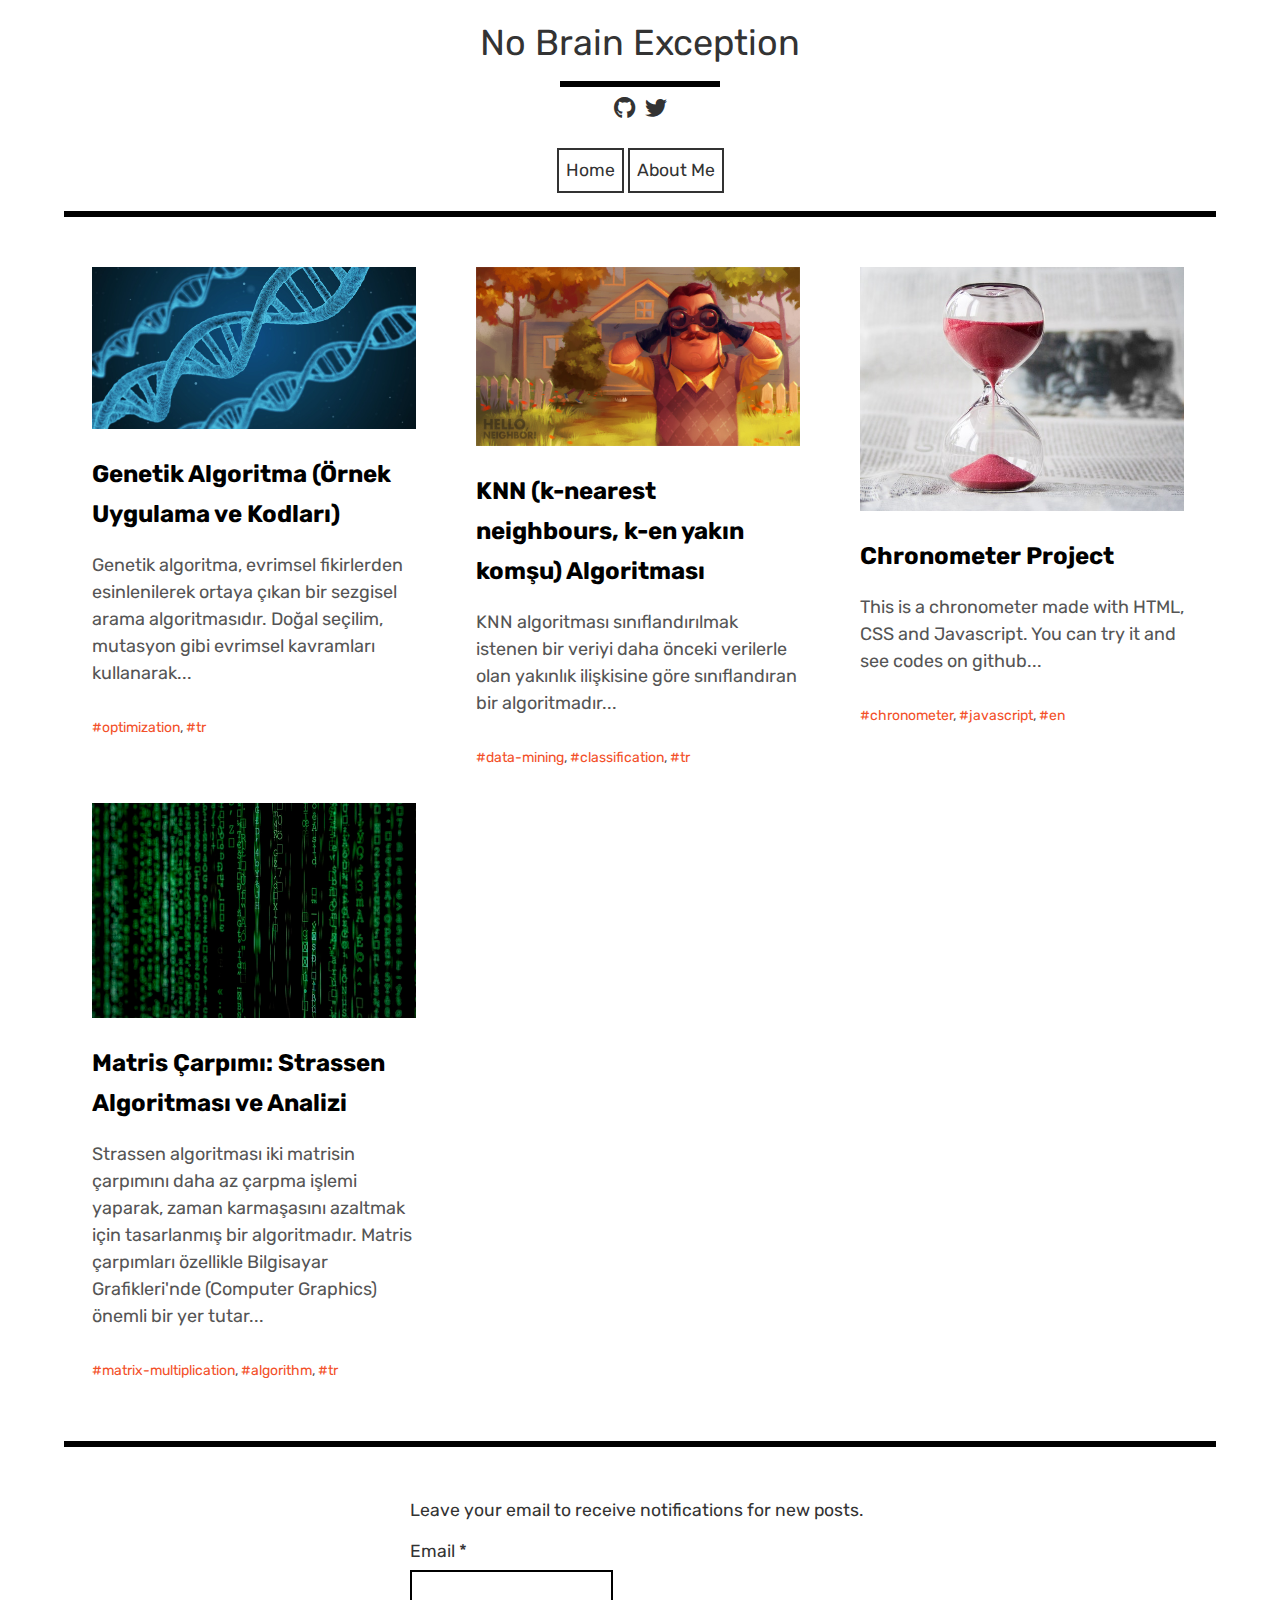
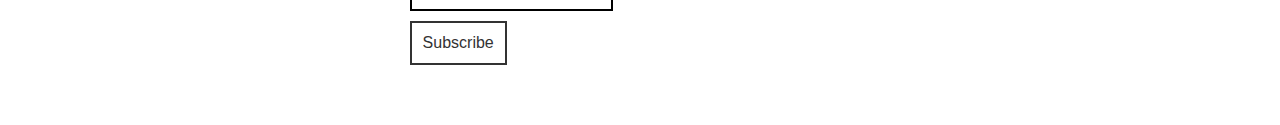
==== index.html @ 4560f15a "Uploaded files" ====
<!DOCTYPE html>
<html lang="en-US">
  <head>
    <!-- Global site tag (gtag.js) - Google Analytics -->
    <script async src="https://www.googletagmanager.com/gtag/js?id=UA-121904692-1"></script>
    <script>
      window.dataLayer = window.dataLayer || [];
      function gtag(){dataLayer.push(arguments);}
      gtag('js', new Date());
      gtag('config', 'UA-121904692-1');
    </script>

    <meta charset="utf-8">
    <meta name="viewport" content="width=device-width, initial-scale=1">
    <title>No Brain Exception</title>
    <meta name="description" content="Welcome to No Brain Exception. Purpose of
      this site is creating nice resources for software world.">
    <link rel="stylesheet" href="https://fonts.googleapis.com/css?family=Rubik:400">
    <link rel="stylesheet" href="/libraries/font-awesome/css/all.min.css">
    <link rel="stylesheet" href="/css/style.css">
  </head>
  <body>
    <!-- main header start -->
    <header id="main-header">
      <div class="site-header">
        <h1 class="site-title">
          <a href="/" class="header-link">No Brain Exception</a>
        </h1>
        <div class="site-header-line"></div>
      </div>
    </header>
    <!-- main header end -->

    <!-- navigation and social links start -->
    <section id="navigation">
      <div class="social-links">
        <ul>
          <li>
            <a href="https://github.com/mlhtnc" class="header-link"><i class="fab fa-github"></i></a>
          </li>
          <li>
            <a href="https://twitter.com/mlhtncc" class="header-link"><i class="fab fa-twitter"></i></a>
          </li>
        </ul>
      </div>
      <nav class="site-navigation">
        <div class="list-wrapper">
          <ul>
            <li>
              <a href="/" class="btn">Home</a>
            </li>
            <li>
              <a href="/about-me.html" class="btn">About Me</a>
            </li>
          </ul>
        </div>
      </nav>
    </section>
    <!-- navigation and social links end -->

    <!-- posts section start -->
    <section>
      <div id="card-container">
        <article class="card">
          <div class="post-card-image">
            <a href="/genetic-algorithm.html">
              <img src="/images/dna-1811955_1280.jpg" alt="">
            </a>
          </div>
          <header class="post-card-header">
            <h1>
              <a href="/genetic-algorithm.html" class="post-header-link">
                Genetik Algoritma (Örnek Uygulama ve Kodları)
              </a>
            </h1>
          </header>
          <div class="post-card-content">
            <p>
              Genetik algoritma, evrimsel fikirlerden esinlenilerek ortaya çıkan
              bir sezgisel arama algoritmasıdır. Doğal seçilim,
              mutasyon gibi evrimsel kavramları kullanarak...
            </p>
          </div>
          <div class="post-card-meta">
            <a href="/genetic-algorithm.html" class="tag-link">#optimization</a>,
            <a href="/genetic-algorithm.html" class="tag-link">#tr</a>
          </div>
        </article>
        <article class="card">
          <div class="post-card-image">
            <a href="/knn-algorithm.html">
              <img src="/images/hello_neighbor_934x517.jpg" alt="">
            </a>
          </div>
          <header class="post-card-header">
            <h1>
              <a href="/knn-algorithm.html" class="post-header-link">
                KNN (k-nearest neighbours, k-en yakın komşu) Algoritması
              </a>
            </h1>
          </header>
          <div class="post-card-content">
            <p>
              KNN algoritması sınıflandırılmak istenen bir veriyi daha önceki verilerle olan
              yakınlık ilişkisine göre sınıflandıran bir algoritmadır...
            </p>
          </div>
          <div class="post-card-meta">
            <a href="/knn-algorithm.html" class="tag-link">#data-mining</a>,
            <a href="/knn-algorithm.html" class="tag-link">#classification</a>,
            <a href="/knn-algorithm.html" class="tag-link">#tr</a>
          </div>
        </article>
        <article class="card">
          <div class="post-card-image">
            <a href="/chronometer.html">
              <img src="/images/hourglass-time-hours-sand-39396.jpeg" alt="">
            </a>
          </div>
          <header class="post-card-header">
            <h1>
              <a href="/chronometer.html" class="post-header-link">
                Chronometer Project
              </a>
            </h1>
          </header>
          <div class="post-card-content">
            <p>
              This is a chronometer made with HTML, CSS and Javascript.
              You can try it and see codes on github...
            </p>
          </div>
          <div class="post-card-meta">
            <a href="/chronometer.html" class="tag-link">#chronometer</a>,
            <a href="/chronometer.html" class="tag-link">#javascript</a>,
            <a href="/chronometer.html" class="tag-link">#en</a>
          </div>
        </article>
        <article class="card">
          <div class="post-card-image">
            <a href="/strassen-algorithm.html">
              <img src="/images/pexels-photo-1089438.jpeg" alt="">
            </a>
          </div>
          <header class="post-card-header">
            <h1>
              <a href="/strassen-algorithm.html" class="post-header-link">
                Matris Çarpımı: Strassen Algoritması ve Analizi
              </a>
            </h1>
          </header>
          <div class="post-card-content">
            <p>
              Strassen algoritması iki matrisin çarpımını daha az çarpma işlemi yaparak,
              zaman karmaşasını azaltmak için tasarlanmış bir algoritmadır.
              Matris çarpımları özellikle Bilgisayar Grafikleri'nde (Computer Graphics)
              önemli bir yer tutar...
            </p>
          </div>
          <div class="post-card-meta">
            <a href="/strassen-algorithm.html" class="tag-link">#matrix-multiplication</a>,
            <a href="/strassen-algorithm.html" class="tag-link">#algorithm</a>,
            <a href="/strassen-algorithm.html" class="tag-link">#tr</a>
          </div>
        </article>
      </div>
    </section>
    <!--posts section end -->

    <!-- subscribe start-->
    <section>
      <form id="subscribe-form">
        <div class="subscribe-caption">
          <p>Leave your email to receive notifications for new posts.</p>
        </div>
        <div class="subscribe-content">
          <label class="email-label">Email * </label>
          <input type="email" name="email" value="">
          <input class="btn subscribe-btn" type="button" name="subscribe-email"
            value="Subscribe">
        </div>
      </form>
    </section>
    <!-- subscribe end -->

    <script type="text/javascript" src="/js/fix_cards.js"></script>
  </body>
</html>
---- libraries/font-awesome/css/all.min.css ----
/*!
 * Font Awesome Free 5.1.1 by @fontawesome - https://fontawesome.com
 * License - https://fontawesome.com/license (Icons: CC BY 4.0, Fonts: SIL OFL 1.1, Code: MIT License)
 */
.fa,.fab,.fal,.far,.fas{-moz-osx-font-smoothing:grayscale;-webkit-font-smoothing:antialiased;display:inline-block;font-style:normal;font-variant:normal;text-rendering:auto;line-height:1}.fa-lg{font-size:1.33333em;line-height:.75em;vertical-align:-.0667em}.fa-xs{font-size:.75em}.fa-sm{font-size:.875em}.fa-1x{font-size:1em}.fa-2x{font-size:2em}.fa-3x{font-size:3em}.fa-4x{font-size:4em}.fa-5x{font-size:5em}.fa-6x{font-size:6em}.fa-7x{font-size:7em}.fa-8x{font-size:8em}.fa-9x{font-size:9em}.fa-10x{font-size:10em}.fa-fw{text-align:center;width:1.25em}.fa-ul{list-style-type:none;margin-left:2.5em;padding-left:0}.fa-ul>li{position:relative}.fa-li{left:-2em;position:absolute;text-align:center;width:2em;line-height:inherit}.fa-border{border:.08em solid #eee;border-radius:.1em;padding:.2em .25em .15em}.fa-pull-left{float:left}.fa-pull-right{float:right}.fa.fa-pull-left,.fab.fa-pull-left,.fal.fa-pull-left,.far.fa-pull-left,.fas.fa-pull-left{margin-right:.3em}.fa.fa-pull-right,.fab.fa-pull-right,.fal.fa-pull-right,.far.fa-pull-right,.fas.fa-pull-right{margin-left:.3em}.fa-spin{animation:a 2s infinite linear}.fa-pulse{animation:a 1s infinite steps(8)}@keyframes a{0%{transform:rotate(0deg)}to{transform:rotate(1turn)}}.fa-rotate-90{-ms-filter:"progid:DXImageTransform.Microsoft.BasicImage(rotation=1)";transform:rotate(90deg)}.fa-rotate-180{-ms-filter:"progid:DXImageTransform.Microsoft.BasicImage(rotation=2)";transform:rotate(180deg)}.fa-rotate-270{-ms-filter:"progid:DXImageTransform.Microsoft.BasicImage(rotation=3)";transform:rotate(270deg)}.fa-flip-horizontal{-ms-filter:"progid:DXImageTransform.Microsoft.BasicImage(rotation=0, mirror=1)";transform:scaleX(-1)}.fa-flip-vertical{transform:scaleY(-1)}.fa-flip-horizontal.fa-flip-vertical,.fa-flip-vertical{-ms-filter:"progid:DXImageTransform.Microsoft.BasicImage(rotation=2, mirror=1)"}.fa-flip-horizontal.fa-flip-vertical{transform:scale(-1)}:root .fa-flip-horizontal,:root .fa-flip-vertical,:root .fa-rotate-90,:root .fa-rotate-180,:root .fa-rotate-270{-webkit-filter:none;filter:none}.fa-stack{display:inline-block;height:2em;line-height:2em;position:relative;vertical-align:middle;width:2em}.fa-stack-1x,.fa-stack-2x{left:0;position:absolute;text-align:center;width:100%}.fa-stack-1x{line-height:inherit}.fa-stack-2x{font-size:2em}.fa-inverse{color:#fff}.fa-500px:before{content:"\f26e"}.fa-accessible-icon:before{content:"\f368"}.fa-accusoft:before{content:"\f369"}.fa-address-book:before{content:"\f2b9"}.fa-address-card:before{content:"\f2bb"}.fa-adjust:before{content:"\f042"}.fa-adn:before{content:"\f170"}.fa-adversal:before{content:"\f36a"}.fa-affiliatetheme:before{content:"\f36b"}.fa-algolia:before{content:"\f36c"}.fa-align-center:before{content:"\f037"}.fa-align-justify:before{content:"\f039"}.fa-align-left:before{content:"\f036"}.fa-align-right:before{content:"\f038"}.fa-allergies:before{content:"\f461"}.fa-amazon:before{content:"\f270"}.fa-amazon-pay:before{content:"\f42c"}.fa-ambulance:before{content:"\f0f9"}.fa-american-sign-language-interpreting:before{content:"\f2a3"}.fa-amilia:before{content:"\f36d"}.fa-anchor:before{content:"\f13d"}.fa-android:before{content:"\f17b"}.fa-angellist:before{content:"\f209"}.fa-angle-double-down:before{content:"\f103"}.fa-angle-double-left:before{content:"\f100"}.fa-angle-double-right:before{content:"\f101"}.fa-angle-double-up:before{content:"\f102"}.fa-angle-down:before{content:"\f107"}.fa-angle-left:before{content:"\f104"}.fa-angle-right:before{content:"\f105"}.fa-angle-up:before{content:"\f106"}.fa-angry:before{content:"\f556"}.fa-angrycreative:before{content:"\f36e"}.fa-angular:before{content:"\f420"}.fa-app-store:before{content:"\f36f"}.fa-app-store-ios:before{content:"\f370"}.fa-apper:before{content:"\f371"}.fa-apple:before{content:"\f179"}.fa-apple-pay:before{content:"\f415"}.fa-archive:before{content:"\f187"}.fa-archway:before{content:"\f557"}.fa-arrow-alt-circle-down:before{content:"\f358"}.fa-arrow-alt-circle-left:before{content:"\f359"}.fa-arrow-alt-circle-right:before{content:"\f35a"}.fa-arrow-alt-circle-up:before{content:"\f35b"}.fa-arrow-circle-down:before{content:"\f0ab"}.fa-arrow-circle-left:before{content:"\f0a8"}.fa-arrow-circle-right:before{content:"\f0a9"}.fa-arrow-circle-up:before{content:"\f0aa"}.fa-arrow-down:before{content:"\f063"}.fa-arrow-left:before{content:"\f060"}.fa-arrow-right:before{content:"\f061"}.fa-arrow-up:before{content:"\f062"}.fa-arrows-alt:before{content:"\f0b2"}.fa-arrows-alt-h:before{content:"\f337"}.fa-arrows-alt-v:before{content:"\f338"}.fa-assistive-listening-systems:before{content:"\f2a2"}.fa-asterisk:before{content:"\f069"}.fa-asymmetrik:before{content:"\f372"}.fa-at:before{content:"\f1fa"}.fa-atlas:before{content:"\f558"}.fa-audible:before{content:"\f373"}.fa-audio-description:before{content:"\f29e"}.fa-autoprefixer:before{content:"\f41c"}.fa-avianex:before{content:"\f374"}.fa-aviato:before{content:"\f421"}.fa-award:before{content:"\f559"}.fa-aws:before{content:"\f375"}.fa-backspace:before{content:"\f55a"}.fa-backward:before{content:"\f04a"}.fa-balance-scale:before{content:"\f24e"}.fa-ban:before{content:"\f05e"}.fa-band-aid:before{content:"\f462"}.fa-bandcamp:before{content:"\f2d5"}.fa-barcode:before{content:"\f02a"}.fa-bars:before{content:"\f0c9"}.fa-baseball-ball:before{content:"\f433"}.fa-basketball-ball:before{content:"\f434"}.fa-bath:before{content:"\f2cd"}.fa-battery-empty:before{content:"\f244"}.fa-battery-full:before{content:"\f240"}.fa-battery-half:before{content:"\f242"}.fa-battery-quarter:before{content:"\f243"}.fa-battery-three-quarters:before{content:"\f241"}.fa-bed:before{content:"\f236"}.fa-beer:before{content:"\f0fc"}.fa-behance:before{content:"\f1b4"}.fa-behance-square:before{content:"\f1b5"}.fa-bell:before{content:"\f0f3"}.fa-bell-slash:before{content:"\f1f6"}.fa-bezier-curve:before{content:"\f55b"}.fa-bicycle:before{content:"\f206"}.fa-bimobject:before{content:"\f378"}.fa-binoculars:before{content:"\f1e5"}.fa-birthday-cake:before{content:"\f1fd"}.fa-bitbucket:before{content:"\f171"}.fa-bitcoin:before{content:"\f379"}.fa-bity:before{content:"\f37a"}.fa-black-tie:before{content:"\f27e"}.fa-blackberry:before{content:"\f37b"}.fa-blender:before{content:"\f517"}.fa-blind:before{content:"\f29d"}.fa-blogger:before{content:"\f37c"}.fa-blogger-b:before{content:"\f37d"}.fa-bluetooth:before{content:"\f293"}.fa-bluetooth-b:before{content:"\f294"}.fa-bold:before{content:"\f032"}.fa-bolt:before{content:"\f0e7"}.fa-bomb:before{content:"\f1e2"}.fa-bong:before{content:"\f55c"}.fa-book:before{content:"\f02d"}.fa-book-open:before{content:"\f518"}.fa-bookmark:before{content:"\f02e"}.fa-bowling-ball:before{content:"\f436"}.fa-box:before{content:"\f466"}.fa-box-open:before{content:"\f49e"}.fa-boxes:before{content:"\f468"}.fa-braille:before{content:"\f2a1"}.fa-briefcase:before{content:"\f0b1"}.fa-briefcase-medical:before{content:"\f469"}.fa-broadcast-tower:before{content:"\f519"}.fa-broom:before{content:"\f51a"}.fa-brush:before{content:"\f55d"}.fa-btc:before{content:"\f15a"}.fa-bug:before{content:"\f188"}.fa-building:before{content:"\f1ad"}.fa-bullhorn:before{content:"\f0a1"}.fa-bullseye:before{content:"\f140"}.fa-burn:before{content:"\f46a"}.fa-buromobelexperte:before{content:"\f37f"}.fa-bus:before{content:"\f207"}.fa-bus-alt:before{content:"\f55e"}.fa-buysellads:before{content:"\f20d"}.fa-calculator:before{content:"\f1ec"}.fa-calendar:before{content:"\f133"}.fa-calendar-alt:before{content:"\f073"}.fa-calendar-check:before{content:"\f274"}.fa-calendar-minus:before{content:"\f272"}.fa-calendar-plus:before{content:"\f271"}.fa-calendar-times:before{content:"\f273"}.fa-camera:before{content:"\f030"}.fa-camera-retro:before{content:"\f083"}.fa-cannabis:before{content:"\f55f"}.fa-capsules:before{content:"\f46b"}.fa-car:before{content:"\f1b9"}.fa-caret-down:before{content:"\f0d7"}.fa-caret-left:before{content:"\f0d9"}.fa-caret-right:before{content:"\f0da"}.fa-caret-square-down:before{content:"\f150"}.fa-caret-square-left:before{content:"\f191"}.fa-caret-square-right:before{content:"\f152"}.fa-caret-square-up:before{content:"\f151"}.fa-caret-up:before{content:"\f0d8"}.fa-cart-arrow-down:before{content:"\f218"}.fa-cart-plus:before{content:"\f217"}.fa-cc-amazon-pay:before{content:"\f42d"}.fa-cc-amex:before{content:"\f1f3"}.fa-cc-apple-pay:before{content:"\f416"}.fa-cc-diners-club:before{content:"\f24c"}.fa-cc-discover:before{content:"\f1f2"}.fa-cc-jcb:before{content:"\f24b"}.fa-cc-mastercard:before{content:"\f1f1"}.fa-cc-paypal:before{content:"\f1f4"}.fa-cc-stripe:before{content:"\f1f5"}.fa-cc-visa:before{content:"\f1f0"}.fa-centercode:before{content:"\f380"}.fa-certificate:before{content:"\f0a3"}.fa-chalkboard:before{content:"\f51b"}.fa-chalkboard-teacher:before{content:"\f51c"}.fa-chart-area:before{content:"\f1fe"}.fa-chart-bar:before{content:"\f080"}.fa-chart-line:before{content:"\f201"}.fa-chart-pie:before{content:"\f200"}.fa-check:before{content:"\f00c"}.fa-check-circle:before{content:"\f058"}.fa-check-double:before{content:"\f560"}.fa-check-square:before{content:"\f14a"}.fa-chess:before{content:"\f439"}.fa-chess-bishop:before{content:"\f43a"}.fa-chess-board:before{content:"\f43c"}.fa-chess-king:before{content:"\f43f"}.fa-chess-knight:before{content:"\f441"}.fa-chess-pawn:before{content:"\f443"}.fa-chess-queen:before{content:"\f445"}.fa-chess-rook:before{content:"\f447"}.fa-chevron-circle-down:before{content:"\f13a"}.fa-chevron-circle-left:before{content:"\f137"}.fa-chevron-circle-right:before{content:"\f138"}.fa-chevron-circle-up:before{content:"\f139"}.fa-chevron-down:before{content:"\f078"}.fa-chevron-left:before{content:"\f053"}.fa-chevron-right:before{content:"\f054"}.fa-chevron-up:before{content:"\f077"}.fa-child:before{content:"\f1ae"}.fa-chrome:before{content:"\f268"}.fa-church:before{content:"\f51d"}.fa-circle:before{content:"\f111"}.fa-circle-notch:before{content:"\f1ce"}.fa-clipboard:before{content:"\f328"}.fa-clipboard-check:before{content:"\f46c"}.fa-clipboard-list:before{content:"\f46d"}.fa-clock:before{content:"\f017"}.fa-clone:before{content:"\f24d"}.fa-closed-captioning:before{content:"\f20a"}.fa-cloud:before{content:"\f0c2"}.fa-cloud-download-alt:before{content:"\f381"}.fa-cloud-upload-alt:before{content:"\f382"}.fa-cloudscale:before{content:"\f383"}.fa-cloudsmith:before{content:"\f384"}.fa-cloudversify:before{content:"\f385"}.fa-cocktail:before{content:"\f561"}.fa-code:before{content:"\f121"}.fa-code-branch:before{content:"\f126"}.fa-codepen:before{content:"\f1cb"}.fa-codiepie:before{content:"\f284"}.fa-coffee:before{content:"\f0f4"}.fa-cog:before{content:"\f013"}.fa-cogs:before{content:"\f085"}.fa-coins:before{content:"\f51e"}.fa-columns:before{content:"\f0db"}.fa-comment:before{content:"\f075"}.fa-comment-alt:before{content:"\f27a"}.fa-comment-dots:before{content:"\f4ad"}.fa-comment-slash:before{content:"\f4b3"}.fa-comments:before{content:"\f086"}.fa-compact-disc:before{content:"\f51f"}.fa-compass:before{content:"\f14e"}.fa-compress:before{content:"\f066"}.fa-concierge-bell:before{content:"\f562"}.fa-connectdevelop:before{content:"\f20e"}.fa-contao:before{content:"\f26d"}.fa-cookie:before{content:"\f563"}.fa-cookie-bite:before{content:"\f564"}.fa-copy:before{content:"\f0c5"}.fa-copyright:before{content:"\f1f9"}.fa-couch:before{content:"\f4b8"}.fa-cpanel:before{content:"\f388"}.fa-creative-commons:before{content:"\f25e"}.fa-creative-commons-by:before{content:"\f4e7"}.fa-creative-commons-nc:before{content:"\f4e8"}.fa-creative-commons-nc-eu:before{content:"\f4e9"}.fa-creative-commons-nc-jp:before{content:"\f4ea"}.fa-creative-commons-nd:before{content:"\f4eb"}.fa-creative-commons-pd:before{content:"\f4ec"}.fa-creative-commons-pd-alt:before{content:"\f4ed"}.fa-creative-commons-remix:before{content:"\f4ee"}.fa-creative-commons-sa:before{content:"\f4ef"}.fa-creative-commons-sampling:before{content:"\f4f0"}.fa-creative-commons-sampling-plus:before{content:"\f4f1"}.fa-creative-commons-share:before{content:"\f4f2"}.fa-credit-card:before{content:"\f09d"}.fa-crop:before{content:"\f125"}.fa-crop-alt:before{content:"\f565"}.fa-crosshairs:before{content:"\f05b"}.fa-crow:before{content:"\f520"}.fa-crown:before{content:"\f521"}.fa-css3:before{content:"\f13c"}.fa-css3-alt:before{content:"\f38b"}.fa-cube:before{content:"\f1b2"}.fa-cubes:before{content:"\f1b3"}.fa-cut:before{content:"\f0c4"}.fa-cuttlefish:before{content:"\f38c"}.fa-d-and-d:before{content:"\f38d"}.fa-dashcube:before{content:"\f210"}.fa-database:before{content:"\f1c0"}.fa-deaf:before{content:"\f2a4"}.fa-delicious:before{content:"\f1a5"}.fa-deploydog:before{content:"\f38e"}.fa-deskpro:before{content:"\f38f"}.fa-desktop:before{content:"\f108"}.fa-deviantart:before{content:"\f1bd"}.fa-diagnoses:before{content:"\f470"}.fa-dice:before{content:"\f522"}.fa-dice-five:before{content:"\f523"}.fa-dice-four:before{content:"\f524"}.fa-dice-one:before{content:"\f525"}.fa-dice-six:before{content:"\f526"}.fa-dice-three:before{content:"\f527"}.fa-dice-two:before{content:"\f528"}.fa-digg:before{content:"\f1a6"}.fa-digital-ocean:before{content:"\f391"}.fa-digital-tachograph:before{content:"\f566"}.fa-discord:before{content:"\f392"}.fa-discourse:before{content:"\f393"}.fa-divide:before{content:"\f529"}.fa-dizzy:before{content:"\f567"}.fa-dna:before{content:"\f471"}.fa-dochub:before{content:"\f394"}.fa-docker:before{content:"\f395"}.fa-dollar-sign:before{content:"\f155"}.fa-dolly:before{content:"\f472"}.fa-dolly-flatbed:before{content:"\f474"}.fa-donate:before{content:"\f4b9"}.fa-door-closed:before{content:"\f52a"}.fa-door-open:before{content:"\f52b"}.fa-dot-circle:before{content:"\f192"}.fa-dove:before{content:"\f4ba"}.fa-download:before{content:"\f019"}.fa-draft2digital:before{content:"\f396"}.fa-drafting-compass:before{content:"\f568"}.fa-dribbble:before{content:"\f17d"}.fa-dribbble-square:before{content:"\f397"}.fa-dropbox:before{content:"\f16b"}.fa-drum:before{content:"\f569"}.fa-drum-steelpan:before{content:"\f56a"}.fa-drupal:before{content:"\f1a9"}.fa-dumbbell:before{content:"\f44b"}.fa-dyalog:before{content:"\f399"}.fa-earlybirds:before{content:"\f39a"}.fa-ebay:before{content:"\f4f4"}.fa-edge:before{content:"\f282"}.fa-edit:before{content:"\f044"}.fa-eject:before{content:"\f052"}.fa-elementor:before{content:"\f430"}.fa-ellipsis-h:before{content:"\f141"}.fa-ellipsis-v:before{content:"\f142"}.fa-ember:before{content:"\f423"}.fa-empire:before{content:"\f1d1"}.fa-envelope:before{content:"\f0e0"}.fa-envelope-open:before{content:"\f2b6"}.fa-envelope-square:before{content:"\f199"}.fa-envira:before{content:"\f299"}.fa-equals:before{content:"\f52c"}.fa-eraser:before{content:"\f12d"}.fa-erlang:before{content:"\f39d"}.fa-ethereum:before{content:"\f42e"}.fa-etsy:before{content:"\f2d7"}.fa-euro-sign:before{content:"\f153"}.fa-exchange-alt:before{content:"\f362"}.fa-exclamation:before{content:"\f12a"}.fa-exclamation-circle:before{content:"\f06a"}.fa-exclamation-triangle:before{content:"\f071"}.fa-expand:before{content:"\f065"}.fa-expand-arrows-alt:before{content:"\f31e"}.fa-expeditedssl:before{content:"\f23e"}.fa-external-link-alt:before{content:"\f35d"}.fa-external-link-square-alt:before{content:"\f360"}.fa-eye:before{content:"\f06e"}.fa-eye-dropper:before{content:"\f1fb"}.fa-eye-slash:before{content:"\f070"}.fa-facebook:before{content:"\f09a"}.fa-facebook-f:before{content:"\f39e"}.fa-facebook-messenger:before{content:"\f39f"}.fa-facebook-square:before{content:"\f082"}.fa-fast-backward:before{content:"\f049"}.fa-fast-forward:before{content:"\f050"}.fa-fax:before{content:"\f1ac"}.fa-feather:before{content:"\f52d"}.fa-feather-alt:before{content:"\f56b"}.fa-female:before{content:"\f182"}.fa-fighter-jet:before{content:"\f0fb"}.fa-file:before{content:"\f15b"}.fa-file-alt:before{content:"\f15c"}.fa-file-archive:before{content:"\f1c6"}.fa-file-audio:before{content:"\f1c7"}.fa-file-code:before{content:"\f1c9"}.fa-file-contract:before{content:"\f56c"}.fa-file-download:before{content:"\f56d"}.fa-file-excel:before{content:"\f1c3"}.fa-file-export:before{content:"\f56e"}.fa-file-image:before{content:"\f1c5"}.fa-file-import:before{content:"\f56f"}.fa-file-invoice:before{content:"\f570"}.fa-file-invoice-dollar:before{content:"\f571"}.fa-file-medical:before{content:"\f477"}.fa-file-medical-alt:before{content:"\f478"}.fa-file-pdf:before{content:"\f1c1"}.fa-file-powerpoint:before{content:"\f1c4"}.fa-file-prescription:before{content:"\f572"}.fa-file-signature:before{content:"\f573"}.fa-file-upload:before{content:"\f574"}.fa-file-video:before{content:"\f1c8"}.fa-file-word:before{content:"\f1c2"}.fa-fill:before{content:"\f575"}.fa-fill-drip:before{content:"\f576"}.fa-film:before{content:"\f008"}.fa-filter:before{content:"\f0b0"}.fa-fingerprint:before{content:"\f577"}.fa-fire:before{content:"\f06d"}.fa-fire-extinguisher:before{content:"\f134"}.fa-firefox:before{content:"\f269"}.fa-first-aid:before{content:"\f479"}.fa-first-order:before{content:"\f2b0"}.fa-first-order-alt:before{content:"\f50a"}.fa-firstdraft:before{content:"\f3a1"}.fa-fish:before{content:"\f578"}.fa-flag:before{content:"\f024"}.fa-flag-checkered:before{content:"\f11e"}.fa-flask:before{content:"\f0c3"}.fa-flickr:before{content:"\f16e"}.fa-flipboard:before{content:"\f44d"}.fa-flushed:before{content:"\f579"}.fa-fly:before{content:"\f417"}.fa-folder:before{content:"\f07b"}.fa-folder-open:before{content:"\f07c"}.fa-font:before{content:"\f031"}.fa-font-awesome:before{content:"\f2b4"}.fa-font-awesome-alt:before{content:"\f35c"}.fa-font-awesome-flag:before{content:"\f425"}.fa-font-awesome-logo-full:before{content:"\f4e6"}.fa-fonticons:before{content:"\f280"}.fa-fonticons-fi:before{content:"\f3a2"}.fa-football-ball:before{content:"\f44e"}.fa-fort-awesome:before{content:"\f286"}.fa-fort-awesome-alt:before{content:"\f3a3"}.fa-forumbee:before{content:"\f211"}.fa-forward:before{content:"\f04e"}.fa-foursquare:before{content:"\f180"}.fa-free-code-camp:before{content:"\f2c5"}.fa-freebsd:before{content:"\f3a4"}.fa-frog:before{content:"\f52e"}.fa-frown:before{content:"\f119"}.fa-frown-open:before{content:"\f57a"}.fa-fulcrum:before{content:"\f50b"}.fa-futbol:before{content:"\f1e3"}.fa-galactic-republic:before{content:"\f50c"}.fa-galactic-senate:before{content:"\f50d"}.fa-gamepad:before{content:"\f11b"}.fa-gas-pump:before{content:"\f52f"}.fa-gavel:before{content:"\f0e3"}.fa-gem:before{content:"\f3a5"}.fa-genderless:before{content:"\f22d"}.fa-get-pocket:before{content:"\f265"}.fa-gg:before{content:"\f260"}.fa-gg-circle:before{content:"\f261"}.fa-gift:before{content:"\f06b"}.fa-git:before{content:"\f1d3"}.fa-git-square:before{content:"\f1d2"}.fa-github:before{content:"\f09b"}.fa-github-alt:before{content:"\f113"}.fa-github-square:before{content:"\f092"}.fa-gitkraken:before{content:"\f3a6"}.fa-gitlab:before{content:"\f296"}.fa-gitter:before{content:"\f426"}.fa-glass-martini:before{content:"\f000"}.fa-glass-martini-alt:before{content:"\f57b"}.fa-glasses:before{content:"\f530"}.fa-glide:before{content:"\f2a5"}.fa-glide-g:before{content:"\f2a6"}.fa-globe:before{content:"\f0ac"}.fa-globe-africa:before{content:"\f57c"}.fa-globe-americas:before{content:"\f57d"}.fa-globe-asia:before{content:"\f57e"}.fa-gofore:before{content:"\f3a7"}.fa-golf-ball:before{content:"\f450"}.fa-goodreads:before{content:"\f3a8"}.fa-goodreads-g:before{content:"\f3a9"}.fa-google:before{content:"\f1a0"}.fa-google-drive:before{content:"\f3aa"}.fa-google-play:before{content:"\f3ab"}.fa-google-plus:before{content:"\f2b3"}.fa-google-plus-g:before{content:"\f0d5"}.fa-google-plus-square:before{content:"\f0d4"}.fa-google-wallet:before{content:"\f1ee"}.fa-graduation-cap:before{content:"\f19d"}.fa-gratipay:before{content:"\f184"}.fa-grav:before{content:"\f2d6"}.fa-greater-than:before{content:"\f531"}.fa-greater-than-equal:before{content:"\f532"}.fa-grimace:before{content:"\f57f"}.fa-grin:before{content:"\f580"}.fa-grin-alt:before{content:"\f581"}.fa-grin-beam:before{content:"\f582"}.fa-grin-beam-sweat:before{content:"\f583"}.fa-grin-hearts:before{content:"\f584"}.fa-grin-squint:before{content:"\f585"}.fa-grin-squint-tears:before{content:"\f586"}.fa-grin-stars:before{content:"\f587"}.fa-grin-tears:before{content:"\f588"}.fa-grin-tongue:before{content:"\f589"}.fa-grin-tongue-squint:before{content:"\f58a"}.fa-grin-tongue-wink:before{content:"\f58b"}.fa-grin-wink:before{content:"\f58c"}.fa-grip-horizontal:before{content:"\f58d"}.fa-grip-vertical:before{content:"\f58e"}.fa-gripfire:before{content:"\f3ac"}.fa-grunt:before{content:"\f3ad"}.fa-gulp:before{content:"\f3ae"}.fa-h-square:before{content:"\f0fd"}.fa-hacker-news:before{content:"\f1d4"}.fa-hacker-news-square:before{content:"\f3af"}.fa-hand-holding:before{content:"\f4bd"}.fa-hand-holding-heart:before{content:"\f4be"}.fa-hand-holding-usd:before{content:"\f4c0"}.fa-hand-lizard:before{content:"\f258"}.fa-hand-paper:before{content:"\f256"}.fa-hand-peace:before{content:"\f25b"}.fa-hand-point-down:before{content:"\f0a7"}.fa-hand-point-left:before{content:"\f0a5"}.fa-hand-point-right:before{content:"\f0a4"}.fa-hand-point-up:before{content:"\f0a6"}.fa-hand-pointer:before{content:"\f25a"}.fa-hand-rock:before{content:"\f255"}.fa-hand-scissors:before{content:"\f257"}.fa-hand-spock:before{content:"\f259"}.fa-hands:before{content:"\f4c2"}.fa-hands-helping:before{content:"\f4c4"}.fa-handshake:before{content:"\f2b5"}.fa-hashtag:before{content:"\f292"}.fa-hdd:before{content:"\f0a0"}.fa-heading:before{content:"\f1dc"}.fa-headphones:before{content:"\f025"}.fa-headphones-alt:before{content:"\f58f"}.fa-headset:before{content:"\f590"}.fa-heart:before{content:"\f004"}.fa-heartbeat:before{content:"\f21e"}.fa-helicopter:before{content:"\f533"}.fa-highlighter:before{content:"\f591"}.fa-hips:before{content:"\f452"}.fa-hire-a-helper:before{content:"\f3b0"}.fa-history:before{content:"\f1da"}.fa-hockey-puck:before{content:"\f453"}.fa-home:before{content:"\f015"}.fa-hooli:before{content:"\f427"}.fa-hornbill:before{content:"\f592"}.fa-hospital:before{content:"\f0f8"}.fa-hospital-alt:before{content:"\f47d"}.fa-hospital-symbol:before{content:"\f47e"}.fa-hot-tub:before{content:"\f593"}.fa-hotel:before{content:"\f594"}.fa-hotjar:before{content:"\f3b1"}.fa-hourglass:before{content:"\f254"}.fa-hourglass-end:before{content:"\f253"}.fa-hourglass-half:before{content:"\f252"}.fa-hourglass-start:before{content:"\f251"}.fa-houzz:before{content:"\f27c"}.fa-html5:before{content:"\f13b"}.fa-hubspot:before{content:"\f3b2"}.fa-i-cursor:before{content:"\f246"}.fa-id-badge:before{content:"\f2c1"}.fa-id-card:before{content:"\f2c2"}.fa-id-card-alt:before{content:"\f47f"}.fa-image:before{content:"\f03e"}.fa-images:before{content:"\f302"}.fa-imdb:before{content:"\f2d8"}.fa-inbox:before{content:"\f01c"}.fa-indent:before{content:"\f03c"}.fa-industry:before{content:"\f275"}.fa-infinity:before{content:"\f534"}.fa-info:before{content:"\f129"}.fa-info-circle:before{content:"\f05a"}.fa-instagram:before{content:"\f16d"}.fa-internet-explorer:before{content:"\f26b"}.fa-ioxhost:before{content:"\f208"}.fa-italic:before{content:"\f033"}.fa-itunes:before{content:"\f3b4"}.fa-itunes-note:before{content:"\f3b5"}.fa-java:before{content:"\f4e4"}.fa-jedi-order:before{content:"\f50e"}.fa-jenkins:before{content:"\f3b6"}.fa-joget:before{content:"\f3b7"}.fa-joint:before{content:"\f595"}.fa-joomla:before{content:"\f1aa"}.fa-js:before{content:"\f3b8"}.fa-js-square:before{content:"\f3b9"}.fa-jsfiddle:before{content:"\f1cc"}.fa-key:before{content:"\f084"}.fa-keybase:before{content:"\f4f5"}.fa-keyboard:before{content:"\f11c"}.fa-keycdn:before{content:"\f3ba"}.fa-kickstarter:before{content:"\f3bb"}.fa-kickstarter-k:before{content:"\f3bc"}.fa-kiss:before{content:"\f596"}.fa-kiss-beam:before{content:"\f597"}.fa-kiss-wink-heart:before{content:"\f598"}.fa-kiwi-bird:before{content:"\f535"}.fa-korvue:before{content:"\f42f"}.fa-language:before{content:"\f1ab"}.fa-laptop:before{content:"\f109"}.fa-laravel:before{content:"\f3bd"}.fa-lastfm:before{content:"\f202"}.fa-lastfm-square:before{content:"\f203"}.fa-laugh:before{content:"\f599"}.fa-laugh-beam:before{content:"\f59a"}.fa-laugh-squint:before{content:"\f59b"}.fa-laugh-wink:before{content:"\f59c"}.fa-leaf:before{content:"\f06c"}.fa-leanpub:before{content:"\f212"}.fa-lemon:before{content:"\f094"}.fa-less:before{content:"\f41d"}.fa-less-than:before{content:"\f536"}.fa-less-than-equal:before{content:"\f537"}.fa-level-down-alt:before{content:"\f3be"}.fa-level-up-alt:before{content:"\f3bf"}.fa-life-ring:before{content:"\f1cd"}.fa-lightbulb:before{content:"\f0eb"}.fa-line:before{content:"\f3c0"}.fa-link:before{content:"\f0c1"}.fa-linkedin:before{content:"\f08c"}.fa-linkedin-in:before{content:"\f0e1"}.fa-linode:before{content:"\f2b8"}.fa-linux:before{content:"\f17c"}.fa-lira-sign:before{content:"\f195"}.fa-list:before{content:"\f03a"}.fa-list-alt:before{content:"\f022"}.fa-list-ol:before{content:"\f0cb"}.fa-list-ul:before{content:"\f0ca"}.fa-location-arrow:before{content:"\f124"}.fa-lock:before{content:"\f023"}.fa-lock-open:before{content:"\f3c1"}.fa-long-arrow-alt-down:before{content:"\f309"}.fa-long-arrow-alt-left:before{content:"\f30a"}.fa-long-arrow-alt-right:before{content:"\f30b"}.fa-long-arrow-alt-up:before{content:"\f30c"}.fa-low-vision:before{content:"\f2a8"}.fa-luggage-cart:before{content:"\f59d"}.fa-lyft:before{content:"\f3c3"}.fa-magento:before{content:"\f3c4"}.fa-magic:before{content:"\f0d0"}.fa-magnet:before{content:"\f076"}.fa-mailchimp:before{content:"\f59e"}.fa-male:before{content:"\f183"}.fa-mandalorian:before{content:"\f50f"}.fa-map:before{content:"\f279"}.fa-map-marked:before{content:"\f59f"}.fa-map-marked-alt:before{content:"\f5a0"}.fa-map-marker:before{content:"\f041"}.fa-map-marker-alt:before{content:"\f3c5"}.fa-map-pin:before{content:"\f276"}.fa-map-signs:before{content:"\f277"}.fa-marker:before{content:"\f5a1"}.fa-mars:before{content:"\f222"}.fa-mars-double:before{content:"\f227"}.fa-mars-stroke:before{content:"\f229"}.fa-mars-stroke-h:before{content:"\f22b"}.fa-mars-stroke-v:before{content:"\f22a"}.fa-mastodon:before{content:"\f4f6"}.fa-maxcdn:before{content:"\f136"}.fa-medal:before{content:"\f5a2"}.fa-medapps:before{content:"\f3c6"}.fa-medium:before{content:"\f23a"}.fa-medium-m:before{content:"\f3c7"}.fa-medkit:before{content:"\f0fa"}.fa-medrt:before{content:"\f3c8"}.fa-meetup:before{content:"\f2e0"}.fa-megaport:before{content:"\f5a3"}.fa-meh:before{content:"\f11a"}.fa-meh-blank:before{content:"\f5a4"}.fa-meh-rolling-eyes:before{content:"\f5a5"}.fa-memory:before{content:"\f538"}.fa-mercury:before{content:"\f223"}.fa-microchip:before{content:"\f2db"}.fa-microphone:before{content:"\f130"}.fa-microphone-alt:before{content:"\f3c9"}.fa-microphone-alt-slash:before{content:"\f539"}.fa-microphone-slash:before{content:"\f131"}.fa-microsoft:before{content:"\f3ca"}.fa-minus:before{content:"\f068"}.fa-minus-circle:before{content:"\f056"}.fa-minus-square:before{content:"\f146"}.fa-mix:before{content:"\f3cb"}.fa-mixcloud:before{content:"\f289"}.fa-mizuni:before{content:"\f3cc"}.fa-mobile:before{content:"\f10b"}.fa-mobile-alt:before{content:"\f3cd"}.fa-modx:before{content:"\f285"}.fa-monero:before{content:"\f3d0"}.fa-money-bill:before{content:"\f0d6"}.fa-money-bill-alt:before{content:"\f3d1"}.fa-money-bill-wave:before{content:"\f53a"}.fa-money-bill-wave-alt:before{content:"\f53b"}.fa-money-check:before{content:"\f53c"}.fa-money-check-alt:before{content:"\f53d"}.fa-monument:before{content:"\f5a6"}.fa-moon:before{content:"\f186"}.fa-mortar-pestle:before{content:"\f5a7"}.fa-motorcycle:before{content:"\f21c"}.fa-mouse-pointer:before{content:"\f245"}.fa-music:before{content:"\f001"}.fa-napster:before{content:"\f3d2"}.fa-neuter:before{content:"\f22c"}.fa-newspaper:before{content:"\f1ea"}.fa-nimblr:before{content:"\f5a8"}.fa-nintendo-switch:before{content:"\f418"}.fa-node:before{content:"\f419"}.fa-node-js:before{content:"\f3d3"}.fa-not-equal:before{content:"\f53e"}.fa-notes-medical:before{content:"\f481"}.fa-npm:before{content:"\f3d4"}.fa-ns8:before{content:"\f3d5"}.fa-nutritionix:before{content:"\f3d6"}.fa-object-group:before{content:"\f247"}.fa-object-ungroup:before{content:"\f248"}.fa-odnoklassniki:before{content:"\f263"}.fa-odnoklassniki-square:before{content:"\f264"}.fa-old-republic:before{content:"\f510"}.fa-opencart:before{content:"\f23d"}.fa-openid:before{content:"\f19b"}.fa-opera:before{content:"\f26a"}.fa-optin-monster:before{content:"\f23c"}.fa-osi:before{content:"\f41a"}.fa-outdent:before{content:"\f03b"}.fa-page4:before{content:"\f3d7"}.fa-pagelines:before{content:"\f18c"}.fa-paint-brush:before{content:"\f1fc"}.fa-paint-roller:before{content:"\f5aa"}.fa-palette:before{content:"\f53f"}.fa-palfed:before{content:"\f3d8"}.fa-pallet:before{content:"\f482"}.fa-paper-plane:before{content:"\f1d8"}.fa-paperclip:before{content:"\f0c6"}.fa-parachute-box:before{content:"\f4cd"}.fa-paragraph:before{content:"\f1dd"}.fa-parking:before{content:"\f540"}.fa-passport:before{content:"\f5ab"}.fa-paste:before{content:"\f0ea"}.fa-patreon:before{content:"\f3d9"}.fa-pause:before{content:"\f04c"}.fa-pause-circle:before{content:"\f28b"}.fa-paw:before{content:"\f1b0"}.fa-paypal:before{content:"\f1ed"}.fa-pen:before{content:"\f304"}.fa-pen-alt:before{content:"\f305"}.fa-pen-fancy:before{content:"\f5ac"}.fa-pen-nib:before{content:"\f5ad"}.fa-pen-square:before{content:"\f14b"}.fa-pencil-alt:before{content:"\f303"}.fa-pencil-ruler:before{content:"\f5ae"}.fa-people-carry:before{content:"\f4ce"}.fa-percent:before{content:"\f295"}.fa-percentage:before{content:"\f541"}.fa-periscope:before{content:"\f3da"}.fa-phabricator:before{content:"\f3db"}.fa-phoenix-framework:before{content:"\f3dc"}.fa-phoenix-squadron:before{content:"\f511"}.fa-phone:before{content:"\f095"}.fa-phone-slash:before{content:"\f3dd"}.fa-phone-square:before{content:"\f098"}.fa-phone-volume:before{content:"\f2a0"}.fa-php:before{content:"\f457"}.fa-pied-piper:before{content:"\f2ae"}.fa-pied-piper-alt:before{content:"\f1a8"}.fa-pied-piper-hat:before{content:"\f4e5"}.fa-pied-piper-pp:before{content:"\f1a7"}.fa-piggy-bank:before{content:"\f4d3"}.fa-pills:before{content:"\f484"}.fa-pinterest:before{content:"\f0d2"}.fa-pinterest-p:before{content:"\f231"}.fa-pinterest-square:before{content:"\f0d3"}.fa-plane:before{content:"\f072"}.fa-plane-arrival:before{content:"\f5af"}.fa-plane-departure:before{content:"\f5b0"}.fa-play:before{content:"\f04b"}.fa-play-circle:before{content:"\f144"}.fa-playstation:before{content:"\f3df"}.fa-plug:before{content:"\f1e6"}.fa-plus:before{content:"\f067"}.fa-plus-circle:before{content:"\f055"}.fa-plus-square:before{content:"\f0fe"}.fa-podcast:before{content:"\f2ce"}.fa-poo:before{content:"\f2fe"}.fa-portrait:before{content:"\f3e0"}.fa-pound-sign:before{content:"\f154"}.fa-power-off:before{content:"\f011"}.fa-prescription:before{content:"\f5b1"}.fa-prescription-bottle:before{content:"\f485"}.fa-prescription-bottle-alt:before{content:"\f486"}.fa-print:before{content:"\f02f"}.fa-procedures:before{content:"\f487"}.fa-product-hunt:before{content:"\f288"}.fa-project-diagram:before{content:"\f542"}.fa-pushed:before{content:"\f3e1"}.fa-puzzle-piece:before{content:"\f12e"}.fa-python:before{content:"\f3e2"}.fa-qq:before{content:"\f1d6"}.fa-qrcode:before{content:"\f029"}.fa-question:before{content:"\f128"}.fa-question-circle:before{content:"\f059"}.fa-quidditch:before{content:"\f458"}.fa-quinscape:before{content:"\f459"}.fa-quora:before{content:"\f2c4"}.fa-quote-left:before{content:"\f10d"}.fa-quote-right:before{content:"\f10e"}.fa-r-project:before{content:"\f4f7"}.fa-random:before{content:"\f074"}.fa-ravelry:before{content:"\f2d9"}.fa-react:before{content:"\f41b"}.fa-readme:before{content:"\f4d5"}.fa-rebel:before{content:"\f1d0"}.fa-receipt:before{content:"\f543"}.fa-recycle:before{content:"\f1b8"}.fa-red-river:before{content:"\f3e3"}.fa-reddit:before{content:"\f1a1"}.fa-reddit-alien:before{content:"\f281"}.fa-reddit-square:before{content:"\f1a2"}.fa-redo:before{content:"\f01e"}.fa-redo-alt:before{content:"\f2f9"}.fa-registered:before{content:"\f25d"}.fa-rendact:before{content:"\f3e4"}.fa-renren:before{content:"\f18b"}.fa-reply:before{content:"\f3e5"}.fa-reply-all:before{content:"\f122"}.fa-replyd:before{content:"\f3e6"}.fa-researchgate:before{content:"\f4f8"}.fa-resolving:before{content:"\f3e7"}.fa-retweet:before{content:"\f079"}.fa-rev:before{content:"\f5b2"}.fa-ribbon:before{content:"\f4d6"}.fa-road:before{content:"\f018"}.fa-robot:before{content:"\f544"}.fa-rocket:before{content:"\f135"}.fa-rocketchat:before{content:"\f3e8"}.fa-rockrms:before{content:"\f3e9"}.fa-rss:before{content:"\f09e"}.fa-rss-square:before{content:"\f143"}.fa-ruble-sign:before{content:"\f158"}.fa-ruler:before{content:"\f545"}.fa-ruler-combined:before{content:"\f546"}.fa-ruler-horizontal:before{content:"\f547"}.fa-ruler-vertical:before{content:"\f548"}.fa-rupee-sign:before{content:"\f156"}.fa-sad-cry:before{content:"\f5b3"}.fa-sad-tear:before{content:"\f5b4"}.fa-safari:before{content:"\f267"}.fa-sass:before{content:"\f41e"}.fa-save:before{content:"\f0c7"}.fa-schlix:before{content:"\f3ea"}.fa-school:before{content:"\f549"}.fa-screwdriver:before{content:"\f54a"}.fa-scribd:before{content:"\f28a"}.fa-search:before{content:"\f002"}.fa-search-minus:before{content:"\f010"}.fa-search-plus:before{content:"\f00e"}.fa-searchengin:before{content:"\f3eb"}.fa-seedling:before{content:"\f4d8"}.fa-sellcast:before{content:"\f2da"}.fa-sellsy:before{content:"\f213"}.fa-server:before{content:"\f233"}.fa-servicestack:before{content:"\f3ec"}.fa-share:before{content:"\f064"}.fa-share-alt:before{content:"\f1e0"}.fa-share-alt-square:before{content:"\f1e1"}.fa-share-square:before{content:"\f14d"}.fa-shekel-sign:before{content:"\f20b"}.fa-shield-alt:before{content:"\f3ed"}.fa-ship:before{content:"\f21a"}.fa-shipping-fast:before{content:"\f48b"}.fa-shirtsinbulk:before{content:"\f214"}.fa-shoe-prints:before{content:"\f54b"}.fa-shopping-bag:before{content:"\f290"}.fa-shopping-basket:before{content:"\f291"}.fa-shopping-cart:before{content:"\f07a"}.fa-shopware:before{content:"\f5b5"}.fa-shower:before{content:"\f2cc"}.fa-shuttle-van:before{content:"\f5b6"}.fa-sign:before{content:"\f4d9"}.fa-sign-in-alt:before{content:"\f2f6"}.fa-sign-language:before{content:"\f2a7"}.fa-sign-out-alt:before{content:"\f2f5"}.fa-signal:before{content:"\f012"}.fa-signature:before{content:"\f5b7"}.fa-simplybuilt:before{content:"\f215"}.fa-sistrix:before{content:"\f3ee"}.fa-sitemap:before{content:"\f0e8"}.fa-sith:before{content:"\f512"}.fa-skull:before{content:"\f54c"}.fa-skyatlas:before{content:"\f216"}.fa-skype:before{content:"\f17e"}.fa-slack:before{content:"\f198"}.fa-slack-hash:before{content:"\f3ef"}.fa-sliders-h:before{content:"\f1de"}.fa-slideshare:before{content:"\f1e7"}.fa-smile:before{content:"\f118"}.fa-smile-beam:before{content:"\f5b8"}.fa-smile-wink:before{content:"\f4da"}.fa-smoking:before{content:"\f48d"}.fa-smoking-ban:before{content:"\f54d"}.fa-snapchat:before{content:"\f2ab"}.fa-snapchat-ghost:before{content:"\f2ac"}.fa-snapchat-square:before{content:"\f2ad"}.fa-snowflake:before{content:"\f2dc"}.fa-solar-panel:before{content:"\f5ba"}.fa-sort:before{content:"\f0dc"}.fa-sort-alpha-down:before{content:"\f15d"}.fa-sort-alpha-up:before{content:"\f15e"}.fa-sort-amount-down:before{content:"\f160"}.fa-sort-amount-up:before{content:"\f161"}.fa-sort-down:before{content:"\f0dd"}.fa-sort-numeric-down:before{content:"\f162"}.fa-sort-numeric-up:before{content:"\f163"}.fa-sort-up:before{content:"\f0de"}.fa-soundcloud:before{content:"\f1be"}.fa-spa:before{content:"\f5bb"}.fa-space-shuttle:before{content:"\f197"}.fa-speakap:before{content:"\f3f3"}.fa-spinner:before{content:"\f110"}.fa-splotch:before{content:"\f5bc"}.fa-spotify:before{content:"\f1bc"}.fa-spray-can:before{content:"\f5bd"}.fa-square:before{content:"\f0c8"}.fa-square-full:before{content:"\f45c"}.fa-squarespace:before{content:"\f5be"}.fa-stack-exchange:before{content:"\f18d"}.fa-stack-overflow:before{content:"\f16c"}.fa-stamp:before{content:"\f5bf"}.fa-star:before{content:"\f005"}.fa-star-half:before{content:"\f089"}.fa-star-half-alt:before{content:"\f5c0"}.fa-staylinked:before{content:"\f3f5"}.fa-steam:before{content:"\f1b6"}.fa-steam-square:before{content:"\f1b7"}.fa-steam-symbol:before{content:"\f3f6"}.fa-step-backward:before{content:"\f048"}.fa-step-forward:before{content:"\f051"}.fa-stethoscope:before{content:"\f0f1"}.fa-sticker-mule:before{content:"\f3f7"}.fa-sticky-note:before{content:"\f249"}.fa-stop:before{content:"\f04d"}.fa-stop-circle:before{content:"\f28d"}.fa-stopwatch:before{content:"\f2f2"}.fa-store:before{content:"\f54e"}.fa-store-alt:before{content:"\f54f"}.fa-strava:before{content:"\f428"}.fa-stream:before{content:"\f550"}.fa-street-view:before{content:"\f21d"}.fa-strikethrough:before{content:"\f0cc"}.fa-stripe:before{content:"\f429"}.fa-stripe-s:before{content:"\f42a"}.fa-stroopwafel:before{content:"\f551"}.fa-studiovinari:before{content:"\f3f8"}.fa-stumbleupon:before{content:"\f1a4"}.fa-stumbleupon-circle:before{content:"\f1a3"}.fa-subscript:before{content:"\f12c"}.fa-subway:before{content:"\f239"}.fa-suitcase:before{content:"\f0f2"}.fa-suitcase-rolling:before{content:"\f5c1"}.fa-sun:before{content:"\f185"}.fa-superpowers:before{content:"\f2dd"}.fa-superscript:before{content:"\f12b"}.fa-supple:before{content:"\f3f9"}.fa-surprise:before{content:"\f5c2"}.fa-swatchbook:before{content:"\f5c3"}.fa-swimmer:before{content:"\f5c4"}.fa-swimming-pool:before{content:"\f5c5"}.fa-sync:before{content:"\f021"}.fa-sync-alt:before{content:"\f2f1"}.fa-syringe:before{content:"\f48e"}.fa-table:before{content:"\f0ce"}.fa-table-tennis:before{content:"\f45d"}.fa-tablet:before{content:"\f10a"}.fa-tablet-alt:before{content:"\f3fa"}.fa-tablets:before{content:"\f490"}.fa-tachometer-alt:before{content:"\f3fd"}.fa-tag:before{content:"\f02b"}.fa-tags:before{content:"\f02c"}.fa-tape:before{content:"\f4db"}.fa-tasks:before{content:"\f0ae"}.fa-taxi:before{content:"\f1ba"}.fa-teamspeak:before{content:"\f4f9"}.fa-telegram:before{content:"\f2c6"}.fa-telegram-plane:before{content:"\f3fe"}.fa-tencent-weibo:before{content:"\f1d5"}.fa-terminal:before{content:"\f120"}.fa-text-height:before{content:"\f034"}.fa-text-width:before{content:"\f035"}.fa-th:before{content:"\f00a"}.fa-th-large:before{content:"\f009"}.fa-th-list:before{content:"\f00b"}.fa-themeco:before{content:"\f5c6"}.fa-themeisle:before{content:"\f2b2"}.fa-thermometer:before{content:"\f491"}.fa-thermometer-empty:before{content:"\f2cb"}.fa-thermometer-full:before{content:"\f2c7"}.fa-thermometer-half:before{content:"\f2c9"}.fa-thermometer-quarter:before{content:"\f2ca"}.fa-thermometer-three-quarters:before{content:"\f2c8"}.fa-thumbs-down:before{content:"\f165"}.fa-thumbs-up:before{content:"\f164"}.fa-thumbtack:before{content:"\f08d"}.fa-ticket-alt:before{content:"\f3ff"}.fa-times:before{content:"\f00d"}.fa-times-circle:before{content:"\f057"}.fa-tint:before{content:"\f043"}.fa-tint-slash:before{content:"\f5c7"}.fa-tired:before{content:"\f5c8"}.fa-toggle-off:before{content:"\f204"}.fa-toggle-on:before{content:"\f205"}.fa-toolbox:before{content:"\f552"}.fa-tooth:before{content:"\f5c9"}.fa-trade-federation:before{content:"\f513"}.fa-trademark:before{content:"\f25c"}.fa-train:before{content:"\f238"}.fa-transgender:before{content:"\f224"}.fa-transgender-alt:before{content:"\f225"}.fa-trash:before{content:"\f1f8"}.fa-trash-alt:before{content:"\f2ed"}.fa-tree:before{content:"\f1bb"}.fa-trello:before{content:"\f181"}.fa-tripadvisor:before{content:"\f262"}.fa-trophy:before{content:"\f091"}.fa-truck:before{content:"\f0d1"}.fa-truck-loading:before{content:"\f4de"}.fa-truck-moving:before{content:"\f4df"}.fa-tshirt:before{content:"\f553"}.fa-tty:before{content:"\f1e4"}.fa-tumblr:before{content:"\f173"}.fa-tumblr-square:before{content:"\f174"}.fa-tv:before{content:"\f26c"}.fa-twitch:before{content:"\f1e8"}.fa-twitter:before{content:"\f099"}.fa-twitter-square:before{content:"\f081"}.fa-typo3:before{content:"\f42b"}.fa-uber:before{content:"\f402"}.fa-uikit:before{content:"\f403"}.fa-umbrella:before{content:"\f0e9"}.fa-umbrella-beach:before{content:"\f5ca"}.fa-underline:before{content:"\f0cd"}.fa-undo:before{content:"\f0e2"}.fa-undo-alt:before{content:"\f2ea"}.fa-uniregistry:before{content:"\f404"}.fa-universal-access:before{content:"\f29a"}.fa-university:before{content:"\f19c"}.fa-unlink:before{content:"\f127"}.fa-unlock:before{content:"\f09c"}.fa-unlock-alt:before{content:"\f13e"}.fa-untappd:before{content:"\f405"}.fa-upload:before{content:"\f093"}.fa-usb:before{content:"\f287"}.fa-user:before{content:"\f007"}.fa-user-alt:before{content:"\f406"}.fa-user-alt-slash:before{content:"\f4fa"}.fa-user-astronaut:before{content:"\f4fb"}.fa-user-check:before{content:"\f4fc"}.fa-user-circle:before{content:"\f2bd"}.fa-user-clock:before{content:"\f4fd"}.fa-user-cog:before{content:"\f4fe"}.fa-user-edit:before{content:"\f4ff"}.fa-user-friends:before{content:"\f500"}.fa-user-graduate:before{content:"\f501"}.fa-user-lock:before{content:"\f502"}.fa-user-md:before{content:"\f0f0"}.fa-user-minus:before{content:"\f503"}.fa-user-ninja:before{content:"\f504"}.fa-user-plus:before{content:"\f234"}.fa-user-secret:before{content:"\f21b"}.fa-user-shield:before{content:"\f505"}.fa-user-slash:before{content:"\f506"}.fa-user-tag:before{content:"\f507"}.fa-user-tie:before{content:"\f508"}.fa-user-times:before{content:"\f235"}.fa-users:before{content:"\f0c0"}.fa-users-cog:before{content:"\f509"}.fa-ussunnah:before{content:"\f407"}.fa-utensil-spoon:before{content:"\f2e5"}.fa-utensils:before{content:"\f2e7"}.fa-vaadin:before{content:"\f408"}.fa-vector-square:before{content:"\f5cb"}.fa-venus:before{content:"\f221"}.fa-venus-double:before{content:"\f226"}.fa-venus-mars:before{content:"\f228"}.fa-viacoin:before{content:"\f237"}.fa-viadeo:before{content:"\f2a9"}.fa-viadeo-square:before{content:"\f2aa"}.fa-vial:before{content:"\f492"}.fa-vials:before{content:"\f493"}.fa-viber:before{content:"\f409"}.fa-video:before{content:"\f03d"}.fa-video-slash:before{content:"\f4e2"}.fa-vimeo:before{content:"\f40a"}.fa-vimeo-square:before{content:"\f194"}.fa-vimeo-v:before{content:"\f27d"}.fa-vine:before{content:"\f1ca"}.fa-vk:before{content:"\f189"}.fa-vnv:before{content:"\f40b"}.fa-volleyball-ball:before{content:"\f45f"}.fa-volume-down:before{content:"\f027"}.fa-volume-off:before{content:"\f026"}.fa-volume-up:before{content:"\f028"}.fa-vuejs:before{content:"\f41f"}.fa-walking:before{content:"\f554"}.fa-wallet:before{content:"\f555"}.fa-warehouse:before{content:"\f494"}.fa-weebly:before{content:"\f5cc"}.fa-weibo:before{content:"\f18a"}.fa-weight:before{content:"\f496"}.fa-weight-hanging:before{content:"\f5cd"}.fa-weixin:before{content:"\f1d7"}.fa-whatsapp:before{content:"\f232"}.fa-whatsapp-square:before{content:"\f40c"}.fa-wheelchair:before{content:"\f193"}.fa-whmcs:before{content:"\f40d"}.fa-wifi:before{content:"\f1eb"}.fa-wikipedia-w:before{content:"\f266"}.fa-window-close:before{content:"\f410"}.fa-window-maximize:before{content:"\f2d0"}.fa-window-minimize:before{content:"\f2d1"}.fa-window-restore:before{content:"\f2d2"}.fa-windows:before{content:"\f17a"}.fa-wine-glass:before{content:"\f4e3"}.fa-wine-glass-alt:before{content:"\f5ce"}.fa-wix:before{content:"\f5cf"}.fa-wolf-pack-battalion:before{content:"\f514"}.fa-won-sign:before{content:"\f159"}.fa-wordpress:before{content:"\f19a"}.fa-wordpress-simple:before{content:"\f411"}.fa-wpbeginner:before{content:"\f297"}.fa-wpexplorer:before{content:"\f2de"}.fa-wpforms:before{content:"\f298"}.fa-wrench:before{content:"\f0ad"}.fa-x-ray:before{content:"\f497"}.fa-xbox:before{content:"\f412"}.fa-xing:before{content:"\f168"}.fa-xing-square:before{content:"\f169"}.fa-y-combinator:before{content:"\f23b"}.fa-yahoo:before{content:"\f19e"}.fa-yandex:before{content:"\f413"}.fa-yandex-international:before{content:"\f414"}.fa-yelp:before{content:"\f1e9"}.fa-yen-sign:before{content:"\f157"}.fa-yoast:before{content:"\f2b1"}.fa-youtube:before{content:"\f167"}.fa-youtube-square:before{content:"\f431"}.sr-only{border:0;clip:rect(0,0,0,0);height:1px;margin:-1px;overflow:hidden;padding:0;position:absolute;width:1px}.sr-only-focusable:active,.sr-only-focusable:focus{clip:auto;height:auto;margin:0;overflow:visible;position:static;width:auto}@font-face{font-family:"Font Awesome 5 Brands";font-style:normal;font-weight:normal;src:url(../webfonts/fa-brands-400.eot);src:url(../webfonts/fa-brands-400.eot?#iefix) format("embedded-opentype"),url(../webfonts/fa-brands-400.woff2) format("woff2"),url(../webfonts/fa-brands-400.woff) format("woff"),url(../webfonts/fa-brands-400.ttf) format("truetype"),url(../webfonts/fa-brands-400.svg#fontawesome) format("svg")}.fab{font-family:"Font Awesome 5 Brands"}@font-face{font-family:"Font Awesome 5 Free";font-style:normal;font-weight:400;src:url(../webfonts/fa-regular-400.eot);src:url(../webfonts/fa-regular-400.eot?#iefix) format("embedded-opentype"),url(../webfonts/fa-regular-400.woff2) format("woff2"),url(../webfonts/fa-regular-400.woff) format("woff"),url(../webfonts/fa-regular-400.ttf) format("truetype"),url(../webfonts/fa-regular-400.svg#fontawesome) format("svg")}.far{font-weight:400}@font-face{font-family:"Font Awesome 5 Free";font-style:normal;font-weight:900;src:url(../webfonts/fa-solid-900.eot);src:url(../webfonts/fa-solid-900.eot?#iefix) format("embedded-opentype"),url(../webfonts/fa-solid-900.woff2) format("woff2"),url(../webfonts/fa-solid-900.woff) format("woff"),url(../webfonts/fa-solid-900.ttf) format("truetype"),url(../webfonts/fa-solid-900.svg#fontawesome) format("svg")}.fa,.far,.fas{font-family:"Font Awesome 5 Free"}.fa,.fas{font-weight:900}
---- css/style.css ----
/***** Master Styles *****/
body {
  margin: 5px 5%;
  font-family: 'Rubik', helvetica, sans-serif;
  background-color: #fff;
  color: #333;
  font-size: 1.1em;
  line-height: 1.5;
}

h1, h2, h3 {
  margin: 0 auto;
  line-height: 1em;
}

p {
  margin: 0;
}

#main-header {
  text-align: center;
}

.site-header {
  display: inline-block;
}

h1.site-title {
  font-weight: 400;
  font-size: 36px;
  line-height: 1em;
  padding: 20px 0;
}

.site-header-line {
  width: 50%;
  margin: 0 auto;
  border-bottom: 6px solid black;
  margin-bottom: 0px;
}

a.header-link {
  text-decoration: none;
  color: #333;
  transition: ease .3s;
}

a.header-link:visited {
  color: #333;
}

a.header-link:active:hover {
  color: #f35029;
}

a.header-link:hover {
  color: #f35029;
}

#navigation {
  text-align: center;
}

.social-links {
  display: inline-block;
  text-align: center;
  margin-top: 10px;
  margin-bottom: 25px;
  padding: 0;
}

.fa-github,
.fa-twitter {
  font-size: 22px;
  padding: 0 3px;
}

.site-navigation {
  text-align: center;
  border-bottom: 6px solid black;
  margin-bottom: 20px;
}

.list-wrapper {
  margin-bottom: 18px;
}

div.social-links ul,
nav.site-navigation ul {
  margin: 0;
  padding: 0;
}

div.social-links li,
nav.site-navigation li {
  display: inline-block;
  list-style: none;
}

input[type=button]::-moz-focus-inner {
  border: 0;
}

input[type=button]:focus {
  background-color: #f35029;
  color: #fff;
}

.btn {
  display: inline-block;
  text-decoration: none;
  border: 2px solid #333;
  background-color: #fff;
  color: #333;
  padding: 7px;
  transition: ease .3s;
}

.btn:visited {
  background-color: #fff;
  color: #333;
}

.btn:active:hover {
  background-color: #f35029;
  color: #fff;
}

.btn:hover {
  background-color: #f35029;
  color: #fff;
}

#card-container {
  width: 100%;
  position: relative;
  border-bottom: 6px solid black;
}

.card {
  display: inline-block;
  position: absolute;
  padding: 10px;
  border-bottom: 2px solid black;
  color: #555;
  font-size: 18px;
  word-wrap: break-word;
  transition: color ease .2s;
  transition: background-color ease .2s;
}

.post-card-image img {
  width: 100%;
  height: auto;
}

.post-card-header {
  margin-top: 15px;
  margin-bottom: 20px;
}

a.post-header-link {
  text-decoration: none;
  color: #000;
  font-size: 24px;
}

a.post-header-link:visited {
  color: #000;
}

a.post-header-link:active:hover {
  text-decoration: underline;
}

a.post-header-link:hover {
  text-decoration: underline;
}

.post-card-content {
  margin-bottom: 30px;
}

.post-card-meta {
  margin-bottom: 5px;
  font-size: 14px;
}

a.tag-link {
  text-decoration: none;
  color: #f35029;
}

a.tag-link:visited {
  color: #f35029;
}

a.tag-link:active:hover {
  text-decoration: underline;
}

a.tag-link:hover {
  text-decoration: underline;
}

form#subscribe-form {
  margin: 30px auto;
  margin-bottom: 40px;
}

.subscribe-caption {
  margin-bottom: 15px;
}

div.subscribe-content {
}

label.email-label {
  display: block;
  margin-bottom: 5px;
}

input[type="email"] {
  display: block;
  border: 2px solid black;
  padding: 11px;
  margin-bottom: 10px;
  max-width: 200px;
}

.subscribe-btn {
  padding: 11px;
  font-size: 16px;
}


/***** Post Page Styles *****/
section#post-section {
  border-bottom: 6px solid black;
}

article.post-container {
  word-wrap: break-word;
  padding-bottom: 30px;
}

header.post-header {
  margin-top: 30px;
  margin-bottom: 30px;
}

h1.post-title {
  font-size: 28px;
  margin-bottom: 12px;
}

h2.title-h2 {
  font-size: 24px;
  margin-bottom: 20px;
}

h3.title-h3 {
  font-size: 18px;
  margin-bottom: 20px;
}

div.post-header-meta {
  color: #f35029;
}

div.post-content {
  font-size: 17px;
}

div.post-content p {
  margin-bottom: 30px;
}

code {
  margin-bottom: 30px;
}

pre.code-style {
  font-size: 12px;

}

div.image-wrapper {
  text-align: center;
}

div.image-wrapper img {
  width: 100%;
  height: auto;
  margin: 0 auto;
  margin-top: 10px;
  margin-bottom: 30px;
}

a.link {
  color: #f35029;
}

a.link:visited {
  color: #f35029;
}

a.link:active:hover {
  color: black;
}

a.link:hover {
  color: black;
}

table.basic-table,
table.basic-table th, td {
    border: 1px solid black;
    border-collapse: collapse;
    width: 50%;
    margin: 0 auto;
    margin-bottom: 30px;
}
table.basic-table th, td {
  min-width: 40px;
  width: 100px;
  text-align: center;
}


/***** About Me Page Styles *****/
div.about-me {
  padding-bottom: 30px;
  margin-top: 30px;
  border-bottom: 6px solid black;
}

header.about-me-header {
  margin-bottom: 30px;
}

header.about-me-header h1 {
  font-size: 28px;
}

div.about-me p {
  margin-bottom: 30px;
}


/*****   Media Rules   *****/
@media(min-width: 640px) {
  #card-container {
    box-sizing: border-box;
  }

  .card {
    width: 50%;
    margin: 0 -2px;
    padding: 30px;
    vertical-align: top;
    box-sizing: inherit;
    border: none;
  }

  .card:hover {
    background-color: #f35029;
    color: #fff;
  }

  .card:hover a.post-header-link {
    color: #fff;
  }

  .card:hover a.post-header-link:visited {
    color: #fff;
  }

  .card:hover a.post-header-link:active:hover {
    text-decoration: underline;
  }

  .card:hover a.post-header-link:hover {
    text-decoration: underline;
  }

  .card:hover a.tag-link {
    color: #fff;
  }

  .card:hover a.tag-link:visited {
    color: #fff;
  }

  .card:hover a.tag-link:active:hover {
    text-decoration: underline;
  }

  .card:hover a.tag-link:hover {
    text-decoration: underline;
  }

  pre.code-style {
    font-size: 16px;
  }
}

@media(min-width: 960px) {
  .card {
    width: 33.3333333333%;
  }

  article.post-container {
    margin-left: 33.3333333333%;
  }

  header.post-header {
    margin-top: 50px;
  }

  h1.post-title {
    font-size: 36px;
    margin-bottom: 12px;
  }

  div.about-me {
    padding-bottom: 50px;
    margin-top: 70px;
  }

  header.about-me-header {
    margin: 0 auto;
    margin-bottom: 40px;
    width: 50%;
  }

  header.about-me-header h1 {
    font-size: 36px;
  }

  div.about-me p {
    margin: 0 auto;
    width: 50%;
    margin-bottom: 30px;
  }

  form#subscribe-form {
    width: 40%;
    margin: 50px auto;
    margin-bottom: 60px;
  }
}
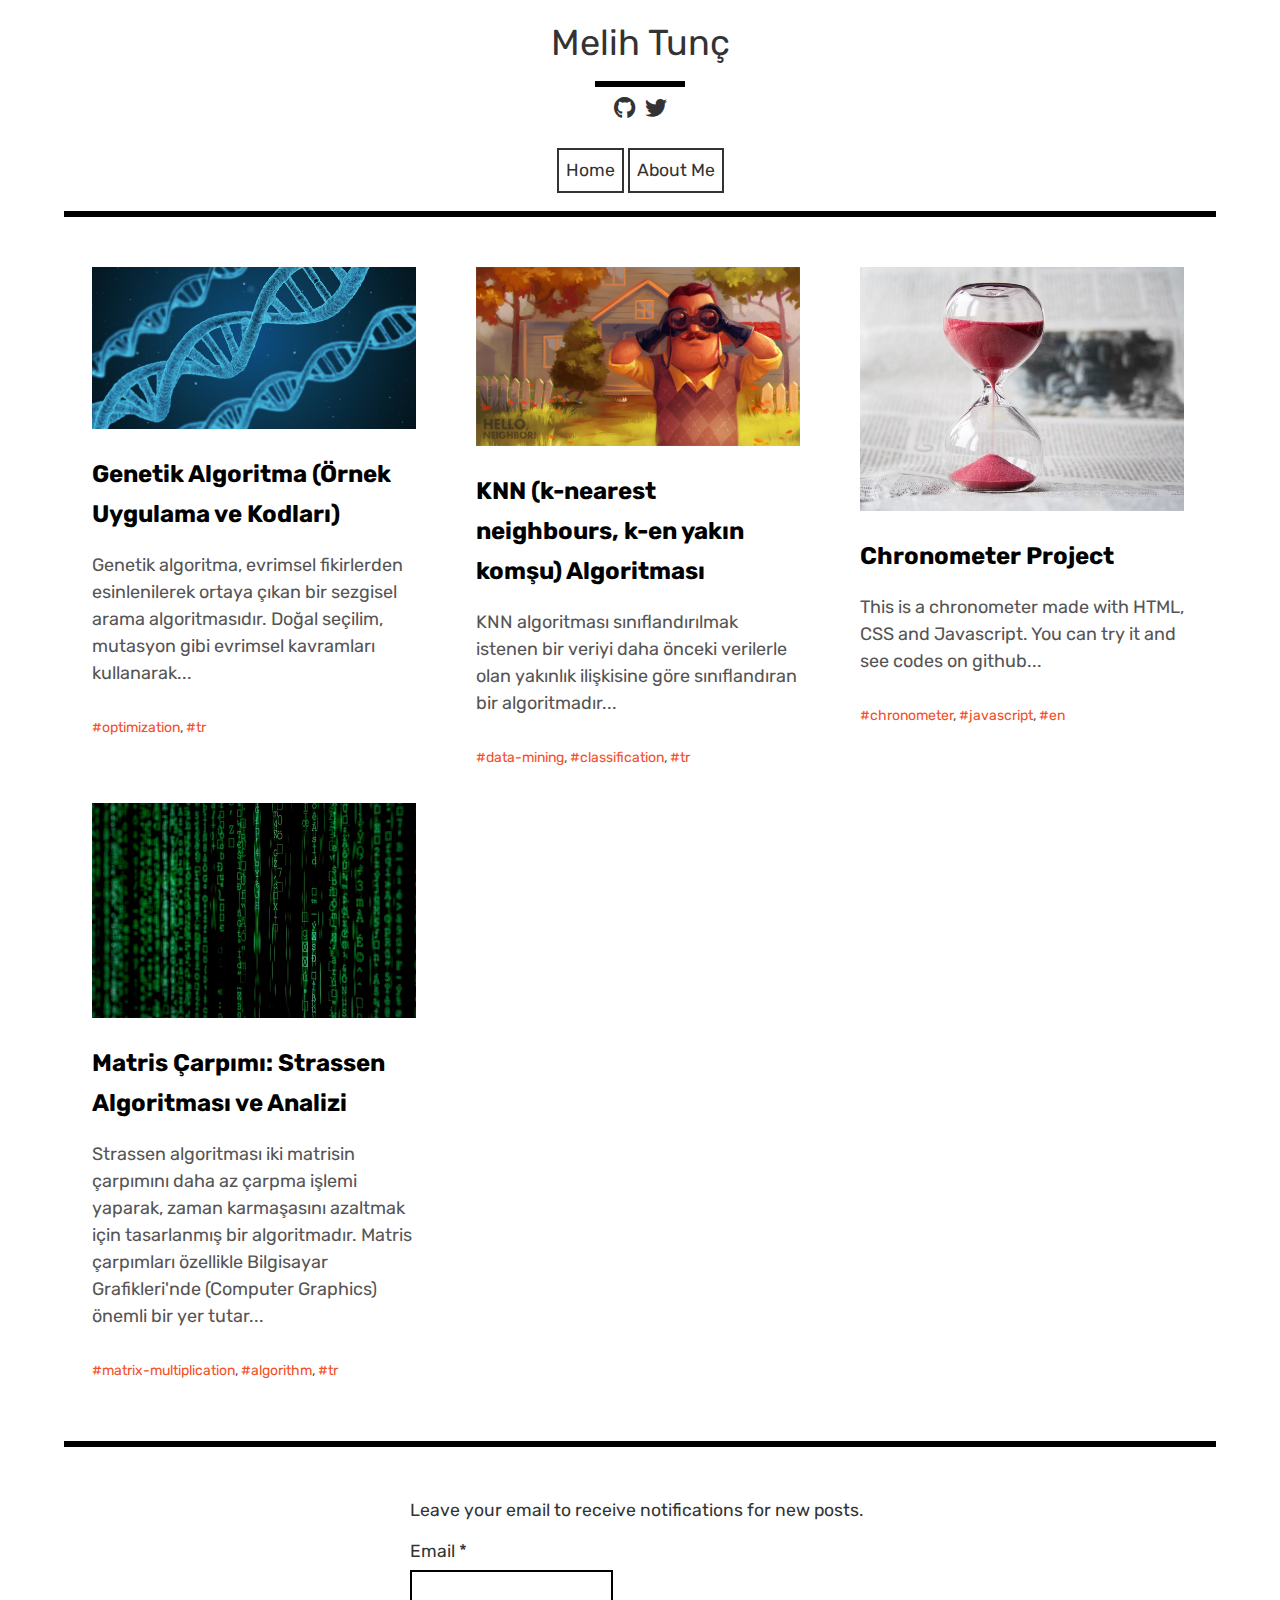
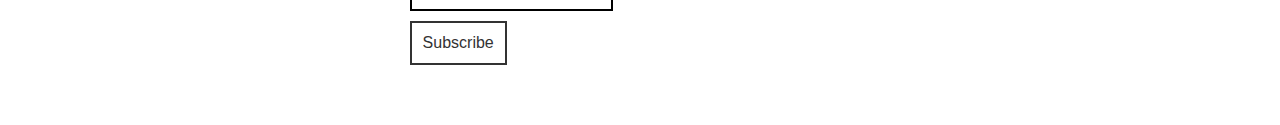
==== commit 56fa5af2: "Removed old domain, now it's just my name :D" ====
--- a/index.html
+++ b/index.html
@@ -12,9 +12,7 @@
 
     <meta charset="utf-8">
     <meta name="viewport" content="width=device-width, initial-scale=1">
-    <title>No Brain Exception</title>
-    <meta name="description" content="Welcome to No Brain Exception. Purpose of
-      this site is creating nice resources for software world.">
+    <title>Melih Tunç</title>
     <link rel="stylesheet" href="https://fonts.googleapis.com/css?family=Rubik:400">
     <link rel="stylesheet" href="/libraries/font-awesome/css/all.min.css">
     <link rel="stylesheet" href="/css/style.css">
@@ -24,7 +22,7 @@
     <header id="main-header">
       <div class="site-header">
         <h1 class="site-title">
-          <a href="/" class="header-link">No Brain Exception</a>
+          <a href="/" class="header-link">Melih Tunç</a>
         </h1>
         <div class="site-header-line"></div>
       </div>
